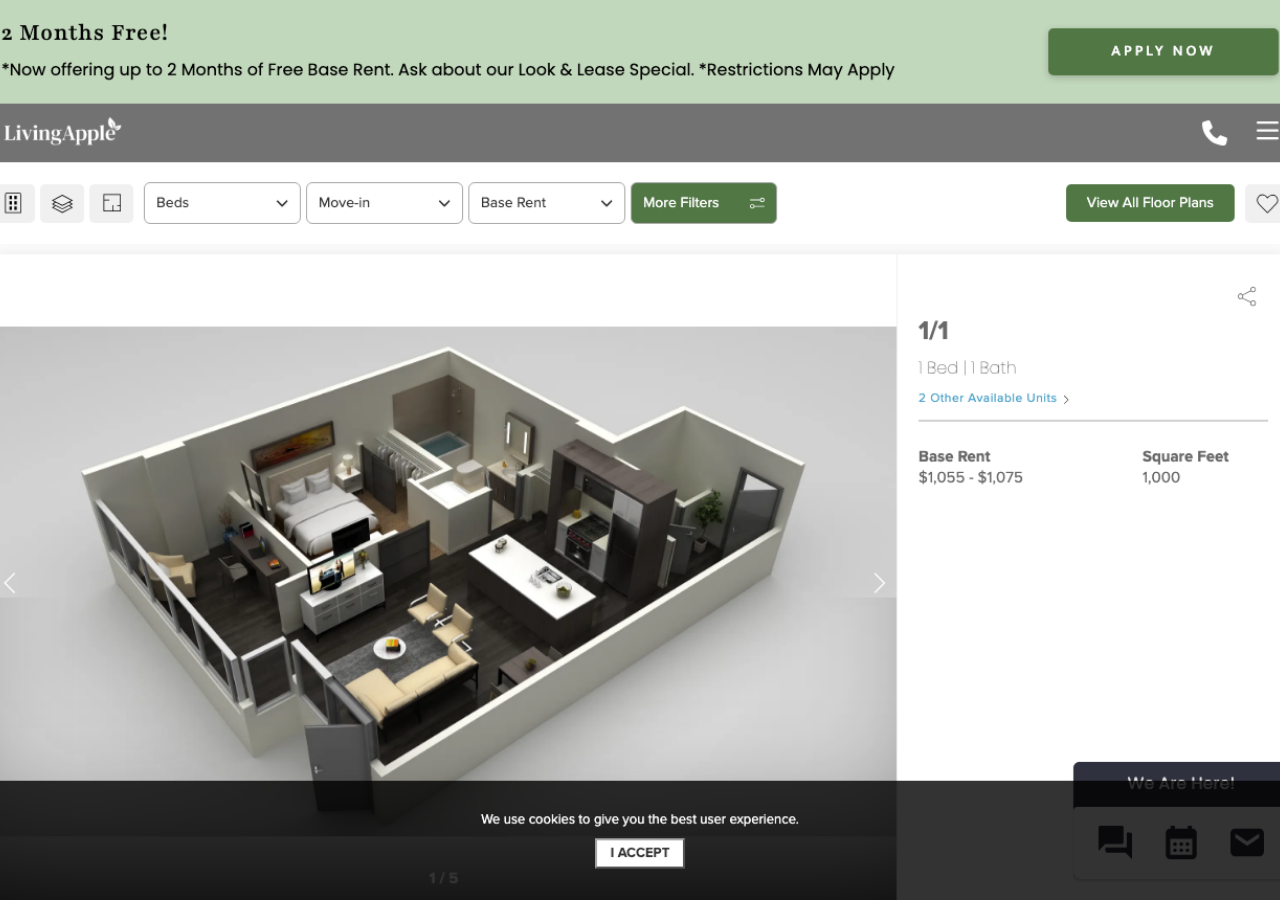
==== demo-cursor/preview/github-model.html @ f56fecaa "Show screenshots for the live embeds on GitHub Pages. Co-authored-by: Cursor <cursoragent@cursor.com" ====
<!DOCTYPE html>
<html lang="en">
  <head>
    <meta charset="utf-8" />
    <meta name="viewport" content="width=device-width, initial-scale=1" />
    <title>Model preview</title>
    <style>
      html,
      body {
        margin: 0;
        height: 100%;
        background: #fff;
      }
      img {
        display: block;
        width: 100%;
        height: 100%;
        object-fit: cover;
        object-position: top center;
      }
    </style>
  </head>
  <body>
    <img src="../assets/static-pages/previews/model.png" alt="Model page preview" />
  </body>
</html>
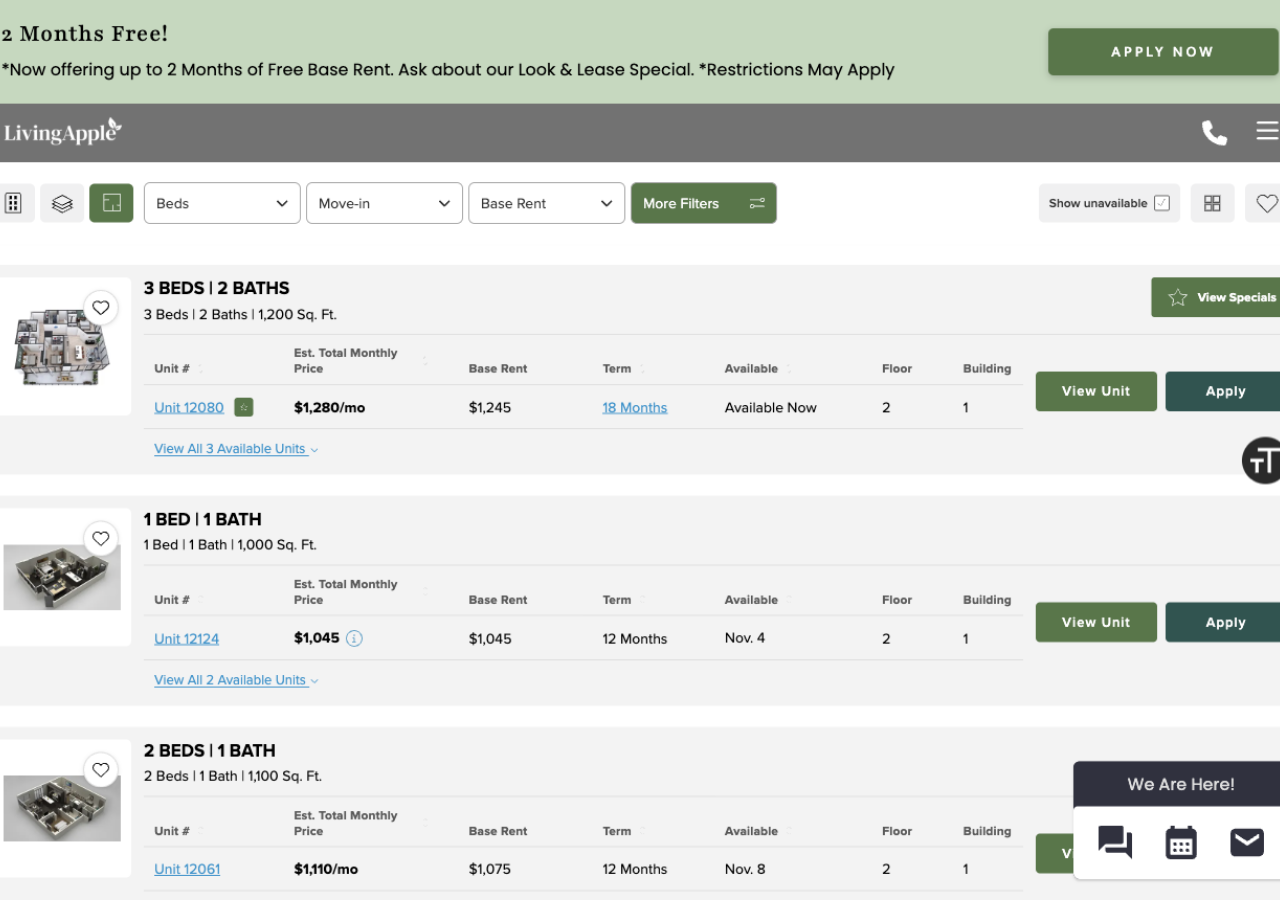
==== commit ac342023: "Update page names, SEO settings, and the unit copy editor so teammates can review the latest control" ====
--- a/demo-cursor/preview/github-model.html
+++ b/demo-cursor/preview/github-model.html
@@ -21,6 +21,6 @@
     </style>
   </head>
   <body>
-    <img src="../assets/static-pages/previews/model.png" alt="Model page preview" />
+    <img src="../assets/static-pages/previews/model.png?v=2" alt="Model gallery preview" />
   </body>
 </html>
